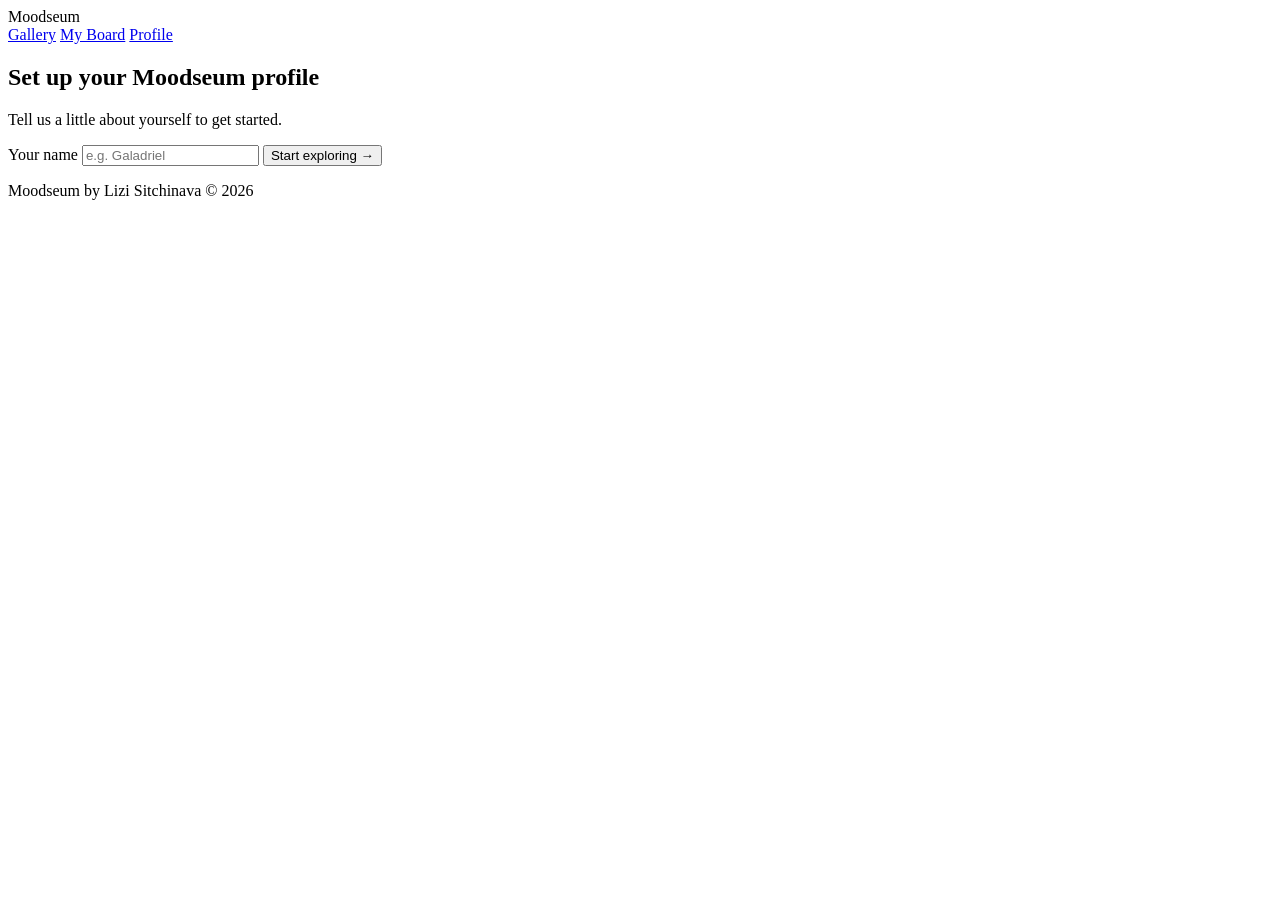
==== login.html @ 8de17d7c "feat: added login page base structure" ====
<!DOCTYPE html>
<html lang="en">

<head>
  <meta charset="UTF-8">
  <meta name="viewport" content="width=device-width, initial-scale=1.0">

  <title>Moodseum — Profile</title>

  <link rel="stylesheet" href="css/style.css">
  <script type="module" defer src="js/login.js"></script>

</head>


<body>

  <!------------- header --------------->
  <header>
    <nav>
      <span class="nav__logo">Moodseum</span>
      <div class="nav__links">
        <a href="index.html">Gallery</a>
        <a href="saved.html">My Board</a>
        <a href="login.html">Profile</a>
      </div>
    </nav>
  </header>


  <!------------ main ------------>
  <main>

    <!------- profile form ------->
    <section class="login-section">
      <h1>Set up your Moodseum profile</h1>
      <p>Tell us a little about yourself to get started.</p>

      <form id="login-form">

        <!------- name ------->
        <label for="name-input">Your name</label>
        <input
          id="name-input"
          type="text"
          name="name"
          required
          minlength="2"
          autocomplete="name"
          placeholder="e.g. Galadriel"
        />

        <p id="login-error" hidden></p>

        <button type="submit">Start exploring →</button>
      </form>
    </section>

  </main>


  <!--------- footer ---------->
  <footer>
    <p>Moodseum by Lizi Sitchinava © 2026</p>
  </footer>

</body>
</html>
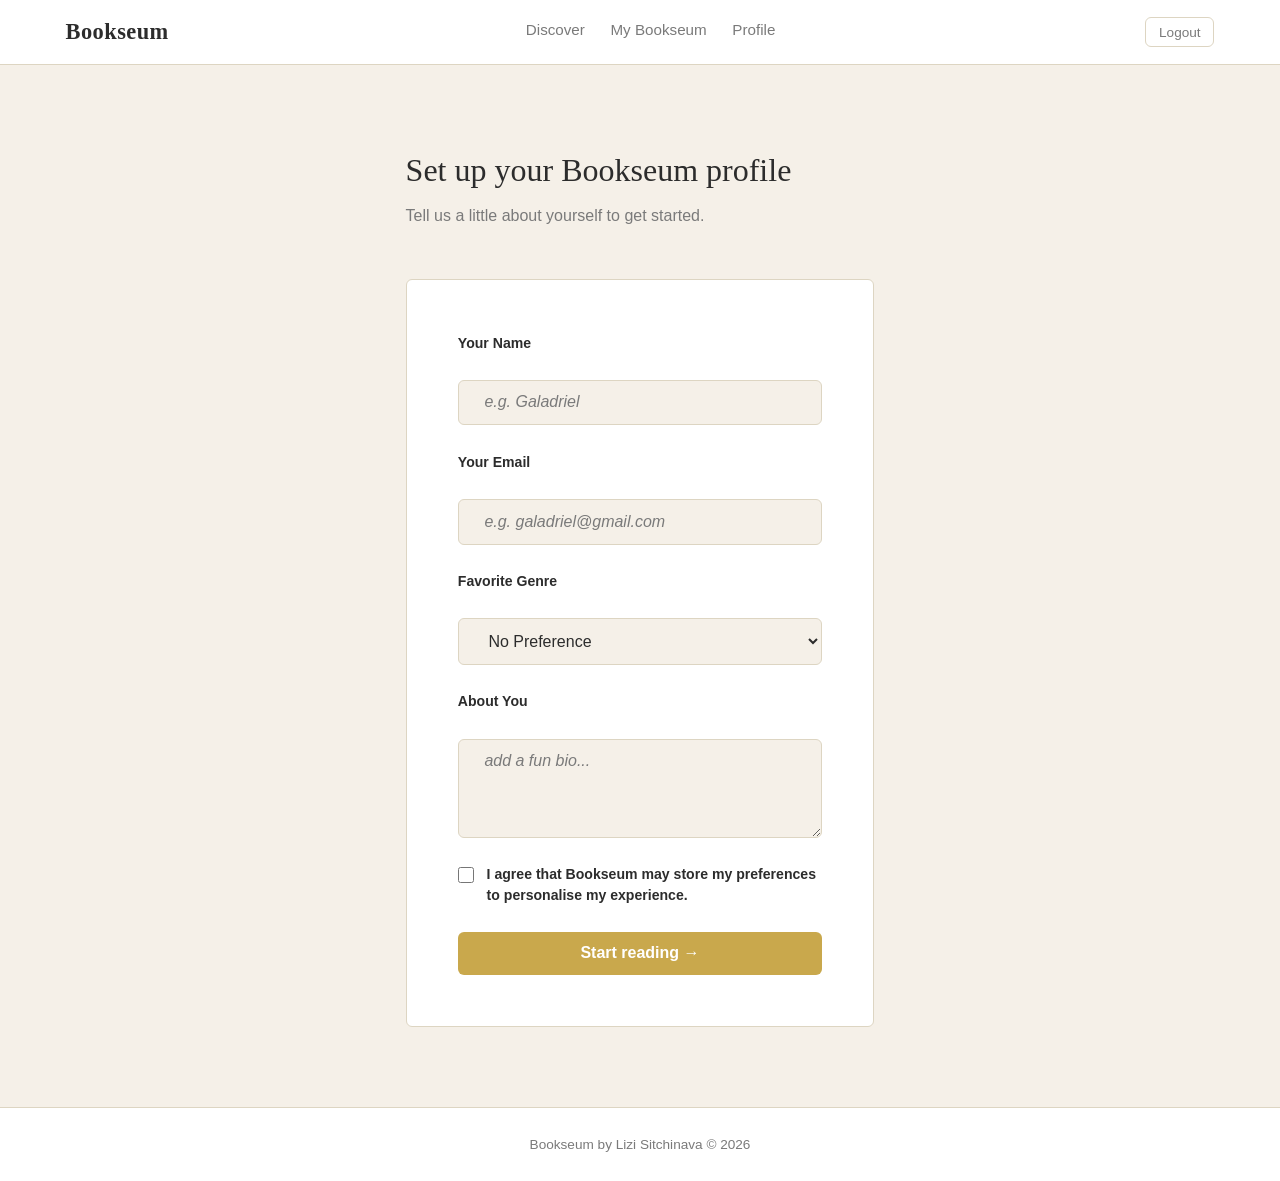
==== commit 981ff53a: "feat: renamed app to Bookseum, changed era to favorite genre, added profile info section and edit mo" ====
--- a/login.html
+++ b/login.html
@@ -5,7 +5,7 @@
   <meta charset="UTF-8">
   <meta name="viewport" content="width=device-width, initial-scale=1.0">
 
-  <title>Moodseum — Profile</title>
+  <title>Bookseum — Profile</title>
 
   <link rel="stylesheet" href="css/style.css">
   <script type="module" defer src="js/login.js"></script>
@@ -18,11 +18,15 @@
   <!------------- header --------------->
   <header>
     <nav>
-      <span class="nav__logo">Moodseum</span>
+      <span class="nav__logo">Bookseum</span>
       <div class="nav__links">
-        <a href="index.html">Gallery</a>
-        <a href="saved.html">My Board</a>
+        <a href="index.html">Discover</a>
+        <a href="saved.html">My Bookseum</a>
         <a href="login.html">Profile</a>
+      </div>
+      <div class="nav__actions">
+        <span id="nav-user"></span>
+        <button id="logout-btn" type="button">Logout</button>
       </div>
     </nav>
   </header>
@@ -31,15 +35,29 @@
   <!------------ main ------------>
   <main>
 
-    <!------- profile form ------->
+    <!------- profile info ------>
+    <section class="profile-info" id="profile-info" hidden>
+      <div class="profile-info__card">
+        <h2 id="profile-name"></h2>
+        <p id="profile-email"></p>
+        <p id="profile-genre"></p>
+        <p id="profile-bio"></p>
+      </div>
+    </section>
+
+
+
+    <!----- profile form ------->
     <section class="login-section">
-      <h1>Set up your Moodseum profile</h1>
-      <p>Tell us a little about yourself to get started.</p>
+      <h1 id="form-title">Set up your Bookseum profile</h1>
+      <p id="form-subtitle">Tell us a little about yourself to get started.</p>
 
       <form id="login-form">
 
-        <!------- name ------->
-        <label for="name-input">Your name</label>
+
+
+        <!------- name ------>
+        <label for="name-input">Your Name</label>
         <input
           id="name-input"
           type="text"
@@ -50,18 +68,68 @@
           placeholder="e.g. Galadriel"
         />
 
+
+
+        <!------ email ------->
+        <label for="email-input">Your Email</label>
+        <input
+          id="email-input"
+          type="email"
+          name="email"
+          required
+          autocomplete="email"
+          placeholder="e.g. galadriel@gmail.com"
+        />
+
+
+
+        <!----- favorite genre ------->
+        <label for="era-input">Favorite Genre</label>
+        <select id="era-input" name="era">
+          <option value="">No Preference</option>
+          <option value="romance">Romance</option>
+          <option value="fantasy">Fantasy</option>
+          <option value="adventure">Adventure</option>
+          <option value="detective">Detective</option>
+        </select>
+
+
+
+        <!------- bio------>
+        <label for="bio-input">About You</label>
+        <textarea
+          id="bio-input"
+          name="bio"
+          placeholder="add a fun bio..."
+          rows="4"
+        ></textarea>
+
+
+
+
+        <!------- terms checkbox------>
+        <div class="form__checkbox" id="terms-wrapper">
+          <input
+            id="terms-input"
+            type="checkbox"
+            name="terms"
+          />
+          <label for="terms-input">I agree that Bookseum may store my preferences to personalise my experience.</label>
+        </div>
+
         <p id="login-error" hidden></p>
+        <p id="login-success" hidden>Profile updated successfully!</p>
 
-        <button type="submit">Start exploring →</button>
+        <button type="submit" id="form-btn">Start reading →</button>
       </form>
     </section>
 
   </main>
 
 
-  <!--------- footer ---------->
+  <!-------- footer ------->
   <footer>
-    <p>Moodseum by Lizi Sitchinava © 2026</p>
+    <p>Bookseum by Lizi Sitchinava © 2026</p>
   </footer>
 
 </body>
--- a/css/style.css
+++ b/css/style.css
@@ -0,0 +1,425 @@
+/* ===== custom properties ===== */
+
+:root {
+
+  /* colour palette */
+  --color-bg: #f5f0e8;
+  --color-text: #2c2c2c;
+  --color-accent: #c9a84c;
+  --color-accent-hover: #b8973d;
+  --color-white: #ffffff;
+  --color-muted: #7a7a7a;
+  --color-border: #ddd5c2;
+  --color-error: #c0392b;
+
+  /* fonts */
+  --font-display: 'Georgia', serif;
+  --font-body: 'Segoe UI', Arial, sans-serif;
+
+  /* spacing */
+  --spacing-xs: 0.4rem;
+  --spacing-sm: 0.8rem;
+  --spacing-md: 1.6rem;
+  --spacing-lg: 3.2rem;
+  --spacing-xl: 5rem;
+
+  /* border radius */
+  --radius-sm: 6px;
+  --radius-lg: 20px;
+
+  /* shadows */
+  --shadow-card: 0 2px 12px rgba(0, 0, 0, 0.08);
+
+  /* transition */
+  --transition: 0.2s ease;
+}
+
+/* ===== reset ===== */
+
+*,
+*::before,
+*::after {
+  box-sizing: border-box;
+  margin: 0;
+  padding: 0;
+}
+
+html {
+  font-size: 16px;
+  scroll-behavior: smooth;
+}
+
+body {
+  background-color: var(--color-bg);
+  color: var(--color-text);
+  font-family: var(--font-body);
+  line-height: 1.6;
+  min-height: 100vh;
+  display: flex;
+  flex-direction: column;
+}
+
+img {
+  max-width: 100%;
+  display: block;
+}
+
+a {
+  color: inherit;
+  text-decoration: none;
+}
+
+button {
+  cursor: pointer;
+  font-family: var(--font-body);
+}
+
+
+/* ===== header ===== */
+
+header {
+  background-color: var(--color-white);
+  border-bottom: 1px solid var(--color-border);
+  position: sticky;
+  top: 0;
+  z-index: 100;
+}
+
+
+/* ===== nav — Flexbox ===== */
+
+nav {
+  max-width: 1200px;
+  margin: 0 auto;
+  padding: 0 var(--spacing-md);
+  height: 64px;
+  display: flex;
+  align-items: center;
+  justify-content: space-between;
+}
+
+.nav__logo {
+  font-family: var(--font-display);
+  font-size: 1.4rem;
+  font-weight: bold;
+  color: var(--color-text);
+  letter-spacing: 0.02em;
+}
+
+.nav__links {
+  display: flex;
+  align-items: center;
+  gap: var(--spacing-md);
+}
+
+.nav__links a {
+  font-size: 0.95rem;
+  color: var(--color-muted);
+  padding-bottom: 2px;
+  border-bottom: 2px solid transparent;
+  transition: color var(--transition), border-color var(--transition);
+}
+
+.nav__links a:hover {
+  color: var(--color-text);
+  border-bottom-color: var(--color-accent);
+}
+
+.nav__actions {
+  display: flex;
+  align-items: center;
+  gap: var(--spacing-sm);
+}
+
+#nav-user {
+  font-size: 0.9rem;
+  color: var(--color-muted);
+}
+
+#logout-btn {
+  background: none;
+  border: 1px solid var(--color-border);
+  color: var(--color-muted);
+  padding: var(--spacing-xs) var(--spacing-sm);
+  border-radius: var(--radius-sm);
+  font-size: 0.85rem;
+  transition: border-color var(--transition), color var(--transition);
+}
+
+#logout-btn:hover {
+  border-color: var(--color-error);
+  color: var(--color-error);
+}
+
+
+/* ===== main ===== */
+
+main {
+  flex: 1;
+}
+
+
+/* ===== footer ===== */
+
+footer {
+  background-color: var(--color-white);
+  border-top: 1px solid var(--color-border);
+  text-align: center;
+  padding: var(--spacing-md);
+  font-size: 0.85rem;
+  color: var(--color-muted);
+}
+
+
+
+
+/* ===== hero section ===== */
+
+.hero-section {
+  text-align: center;
+  padding: var(--spacing-xl) var(--spacing-md) var(--spacing-lg);
+}
+
+.hero-section h1 {
+  font-family: var(--font-display);
+  font-size: 2.8rem;
+  font-weight: normal;
+  color: var(--color-text);
+  margin-bottom: var(--spacing-sm);
+  line-height: 1.2;
+}
+
+.hero-section > p {
+  font-size: 1.05rem;
+  color: var(--color-muted);
+  max-width: 520px;
+  margin: 0 auto var(--spacing-lg);
+}
+
+
+/* ===== mood buttons — Flexbox ===== */
+
+.mood-buttons {
+  display: flex;
+  justify-content: center;
+  flex-wrap: wrap;
+  gap: var(--spacing-sm);
+}
+
+.mood-btn {
+  background-color: var(--color-white);
+  border: 2px solid var(--color-border);
+  color: var(--color-text);
+  padding: var(--spacing-sm) var(--spacing-md);
+  border-radius: var(--radius-lg);
+  font-size: 1rem;
+  transition: all var(--transition);
+}
+
+.mood-btn:hover {
+  border-color: var(--color-accent);
+  background-color: var(--color-accent);
+  color: var(--color-white);
+  transform: translateY(-2px);
+  box-shadow: var(--shadow-card);
+}
+
+.mood-btn.active {
+  border-color: var(--color-accent);
+  background-color: var(--color-accent);
+  color: var(--color-white);
+}
+
+
+
+
+
+/* ===== search section — Flexbox ===== */
+
+.search-section {
+  max-width: 700px;
+  margin: 0 auto var(--spacing-lg);
+  padding: 0 var(--spacing-md);
+}
+
+#search-form {
+  display: flex;
+  gap: var(--spacing-sm);
+  flex-wrap: wrap;
+  align-items: center;
+}
+
+#search-input {
+  flex: 1;
+  min-width: 200px;
+  padding: var(--spacing-sm) var(--spacing-md);
+  border: 1.5px solid var(--color-border);
+  border-radius: var(--radius-sm);
+  font-size: 1rem;
+  font-family: var(--font-body);
+  background-color: var(--color-white);
+  color: var(--color-text);
+  transition: border-color var(--transition);
+}
+
+#search-input:focus {
+  outline: none;
+  border-color: var(--color-accent);
+}
+
+
+/* ===== Era filters - select ===== */
+#era-filter {
+  padding: var(--spacing-sm) var(--spacing-md);
+  border: 1.5px solid var(--color-border);
+  border-radius: var(--radius-sm);
+  font-size: 0.95rem;
+  font-family: var(--font-body);
+  background-color: var(--color-white);
+  color: var(--color-text);
+  cursor: pointer;
+  transition: border-color var(--transition);
+}
+
+#era-filter:focus {
+  outline: none;
+  border-color: var(--color-accent);
+}
+
+#search-form button[type="submit"] {
+  background-color: var(--color-accent);
+  color: var(--color-white);
+  border: none;
+  padding: var(--spacing-sm) var(--spacing-md);
+  border-radius: var(--radius-sm);
+  font-size: 1rem;
+  font-weight: 600;
+  transition: background-color var(--transition), transform var(--transition);
+}
+
+#search-form button[type="submit"]:hover {
+  background-color: var(--color-accent-hover);
+  transform: translateY(-1px);
+}
+
+
+
+
+
+/* ===== login page ===== */
+
+.login-section {
+  max-width: 520px;
+  margin: var(--spacing-xl) auto;
+  padding: 0 var(--spacing-md);
+}
+
+.login-section h1 {
+  font-family: var(--font-display);
+  font-size: 2rem;
+  font-weight: normal;
+  margin-bottom: var(--spacing-xs);
+}
+
+.login-section > p {
+  color: var(--color-muted);
+  margin-bottom: var(--spacing-lg);
+}
+
+
+/* ===== login form — Flexbox ===== */
+
+#login-form {
+  background-color: var(--color-white);
+  border: 1px solid var(--color-border);
+  border-radius: var(--radius-sm);
+  padding: var(--spacing-lg);
+  display: flex;
+  flex-direction: column;
+  gap: var(--spacing-md);
+}
+
+#login-form label {
+  font-size: 0.88rem;
+  font-weight: 600;
+  color: var(--color-text);
+}
+
+#name-input,
+#email-input,
+#era-input,
+#bio-input {
+  width: 100%;
+  padding: var(--spacing-sm) var(--spacing-md);
+  border: 1.5px solid var(--color-border);
+  border-radius: var(--radius-sm);
+  font-size: 1rem;
+  font-family: var(--font-body);
+  color: var(--color-text);
+  background-color: var(--color-bg);
+  transition: border-color var(--transition);
+}
+
+#name-input::placeholder,
+#email-input::placeholder,
+#era-input::placeholder,
+#bio-input::placeholder {
+  font-style: italic;
+  color: var(--color-muted);
+}
+
+#name-input:focus,
+#email-input:focus,
+#era-input:focus,
+#bio-input:focus {
+  outline: none;
+  border-color: var(--color-accent);
+}
+
+#bio-input {
+  resize: vertical;
+  min-height: 90px;
+}
+
+.form__checkbox {
+  display: flex;
+  align-items: flex-start;
+  gap: var(--spacing-sm);
+}
+
+.form__checkbox input[type="checkbox"] {
+  margin-top: 3px;
+  accent-color: var(--color-accent);
+  width: 16px;
+  height: 16px;
+  flex-shrink: 0;
+  cursor: pointer;
+}
+
+.form__checkbox label {
+  font-size: 0.85rem;
+  font-weight: normal;
+  color: var(--color-muted);
+  line-height: 1.5;
+}
+
+#login-error {
+  color: var(--color-error);
+  font-size: 0.88rem;
+}
+
+#login-form button[type="submit"] {
+  background-color: var(--color-accent);
+  color: var(--color-white);
+  border: none;
+  padding: var(--spacing-sm) var(--spacing-md);
+  border-radius: var(--radius-sm);
+  font-size: 1rem;
+  font-weight: 600;
+  transition: background-color var(--transition), transform var(--transition);
+}
+
+#login-form button[type="submit"]:hover {
+  background-color: var(--color-accent-hover);
+  transform: translateY(-1px);
+}
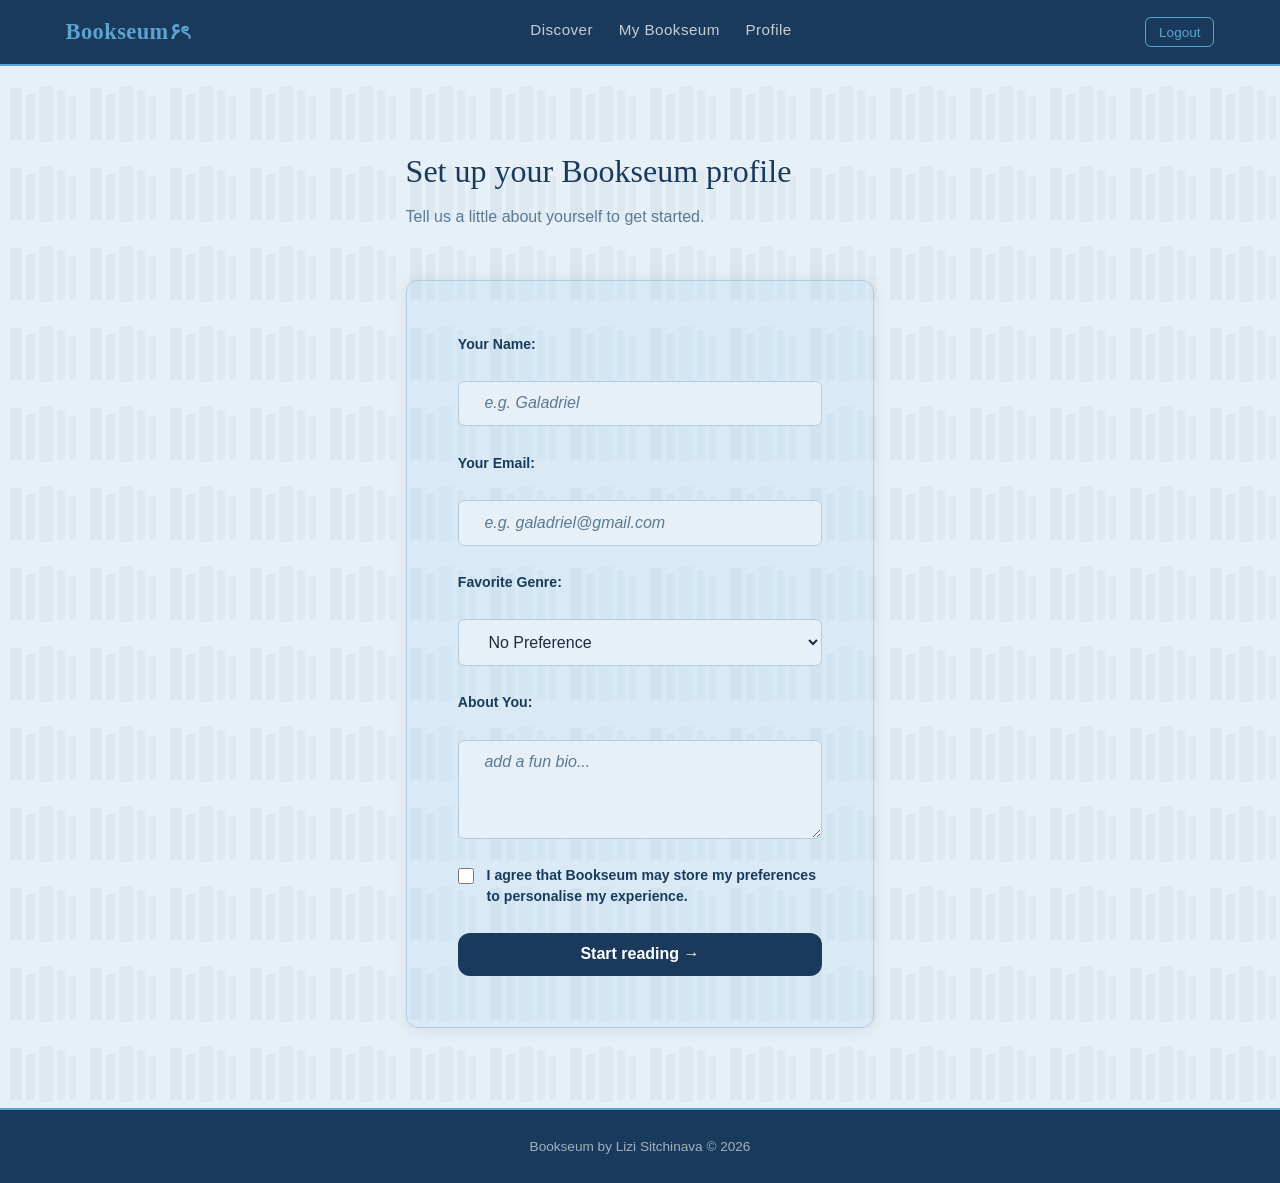
==== commit 05e5db6d: "feat: hide nav actions on mobile and add mobile logout button to profile page" ====
--- a/login.html
+++ b/login.html
@@ -18,7 +18,7 @@
   <!------------- header --------------->
   <header>
     <nav>
-      <span class="nav__logo">Bookseum</span>
+      <span class="nav__logo">Bookseum۶ৎ</span>
       <div class="nav__links">
         <a href="index.html">Discover</a>
         <a href="saved.html">My Bookseum</a>
@@ -57,7 +57,7 @@
 
 
         <!------- name ------>
-        <label for="name-input">Your Name</label>
+        <label for="name-input">Your Name:</label>
         <input
           id="name-input"
           type="text"
@@ -71,7 +71,7 @@
 
 
         <!------ email ------->
-        <label for="email-input">Your Email</label>
+        <label for="email-input">Your Email:</label>
         <input
           id="email-input"
           type="email"
@@ -84,19 +84,28 @@
 
 
         <!----- favorite genre ------->
-        <label for="era-input">Favorite Genre</label>
+        <label for="era-input">Favorite Genre:</label>
         <select id="era-input" name="era">
           <option value="">No Preference</option>
-          <option value="romance">Romance</option>
-          <option value="fantasy">Fantasy</option>
-          <option value="adventure">Adventure</option>
-          <option value="detective">Detective</option>
+          <option value="romance">💕 Romance</option>
+          <option value="fantasy">🧙 Fantasy</option>
+          <option value="adventure">⚔️ Adventure</option>
+          <option value="detective">🔍 Detective / Mystery</option>
+          <option value="science fiction">🚀 Science Fiction</option>
+          <option value="horror">👻 Horror</option>
+          <option value="historical fiction">🏰 Historical Fiction</option>
+          <option value="thriller">🔪 Thriller</option>
+          <option value="biography">📖 Biography</option>
+          <option value="self help">✨ Self Help</option>
+          <option value="poetry">🌸 Poetry</option>
+          <option value="classics">📜 Classics</option>
+          <option value="other">🔮 Other Genre...</option>
         </select>
 
 
 
         <!------- bio------>
-        <label for="bio-input">About You</label>
+        <label for="bio-input">About You:</label>
         <textarea
           id="bio-input"
           name="bio"
@@ -121,7 +130,13 @@
         <p id="login-success" hidden>Profile updated successfully!</p>
 
         <button type="submit" id="form-btn">Start reading →</button>
+        
       </form>
+
+      <!------- mobile logout ------->
+      <button id="mobile-logout-btn" class="mobile-logout" type="button" hidden>Logout</button>
+
+
     </section>
 
   </main>
--- a/css/style.css
+++ b/css/style.css
@@ -2,15 +2,23 @@
 
 :root {
 
-  /* colour palette */
-  --color-bg: #f5f0e8;
-  --color-text: #2c2c2c;
-  --color-accent: #c9a84c;
-  --color-accent-hover: #b8973d;
+  /* colour palette — blue theme */
+  --color-bg: #e8f0f7;
+  --color-bg-deep: #c5d8ed;
+  --color-header: #1a3a5c;
+  --color-header-text: #ffffff;
+  --color-accent: #5ba4cf;
+  --color-accent-hover: #4a93be;
+  --color-royal: #1a3a5c;
+  --color-royal-mid: #2d5f8a;
+  --color-royal-light: #4a86b8;
   --color-white: #ffffff;
-  --color-muted: #7a7a7a;
-  --color-border: #ddd5c2;
+  --color-text: #1a2c3d;
+  --color-muted: #5a7a95;
+  --color-border: #b0cce0;
   --color-error: #c0392b;
+  --color-success: #27ae60;
+  --color-card-bg: rgba(183, 219, 242, 0.311);
 
   /* fonts */
   --font-display: 'Georgia', serif;
@@ -25,14 +33,17 @@
 
   /* border radius */
   --radius-sm: 6px;
+  --radius-md: 12px;
   --radius-lg: 20px;
 
   /* shadows */
-  --shadow-card: 0 2px 12px rgba(0, 0, 0, 0.08);
+  --shadow-card: 0 2px 16px rgba(26, 58, 92, 0.10);
+  --shadow-card-hover: 0 6px 28px rgba(26, 58, 92, 0.18);
 
   /* transition */
   --transition: 0.2s ease;
 }
+
 
 /* ===== reset ===== */
 
@@ -51,6 +62,7 @@
 
 body {
   background-color: var(--color-bg);
+  background-image: url("data:image/svg+xml,%3Csvg xmlns='http://www.w3.org/2000/svg' width='80' height='80'%3E%3Crect x='10' y='8' width='12' height='52' rx='2' fill='%232d5f8a' fill-opacity='0.07'/%3E%3Crect x='26' y='14' width='9' height='46' rx='2' fill='%231a3a5c' fill-opacity='0.05'/%3E%3Crect x='39' y='6' width='14' height='56' rx='2' fill='%234a86b8' fill-opacity='0.06'/%3E%3Crect x='57' y='10' width='8' height='50' rx='2' fill='%232d5f8a' fill-opacity='0.05'/%3E%3Crect x='69' y='16' width='7' height='44' rx='2' fill='%231a3a5c' fill-opacity='0.04'/%3E%3C/svg%3E");
   color: var(--color-text);
   font-family: var(--font-body);
   line-height: 1.6;
@@ -78,8 +90,8 @@
 /* ===== header ===== */
 
 header {
-  background-color: var(--color-white);
-  border-bottom: 1px solid var(--color-border);
+  background-color: var(--color-header);
+  border-bottom: 2px solid var(--color-accent);
   position: sticky;
   top: 0;
   z-index: 100;
@@ -102,7 +114,7 @@
   font-family: var(--font-display);
   font-size: 1.4rem;
   font-weight: bold;
-  color: var(--color-text);
+  color: var(--color-accent);
   letter-spacing: 0.02em;
 }
 
@@ -114,14 +126,16 @@
 
 .nav__links a {
   font-size: 0.95rem;
-  color: var(--color-muted);
+  color: rgba(255, 255, 255, 0.75);
   padding-bottom: 2px;
   border-bottom: 2px solid transparent;
+  font-weight: 300;
+  letter-spacing: 0.03em;
   transition: color var(--transition), border-color var(--transition);
 }
 
 .nav__links a:hover {
-  color: var(--color-text);
+  color: var(--color-white);
   border-bottom-color: var(--color-accent);
 }
 
@@ -133,22 +147,22 @@
 
 #nav-user {
   font-size: 0.9rem;
-  color: var(--color-muted);
+  color: rgba(255, 255, 255, 0.75);
 }
 
 #logout-btn {
   background: none;
-  border: 1px solid var(--color-border);
-  color: var(--color-muted);
+  border: 1px solid var(--color-accent);
+  color: var(--color-accent);
   padding: var(--spacing-xs) var(--spacing-sm);
   border-radius: var(--radius-sm);
   font-size: 0.85rem;
-  transition: border-color var(--transition), color var(--transition);
+  transition: all var(--transition);
 }
 
 #logout-btn:hover {
-  border-color: var(--color-error);
-  color: var(--color-error);
+  background-color: var(--color-accent);
+  color: var(--color-header);
 }
 
 
@@ -159,32 +173,18 @@
 }
 
 
-/* ===== footer ===== */
-
-footer {
-  background-color: var(--color-white);
-  border-top: 1px solid var(--color-border);
-  text-align: center;
-  padding: var(--spacing-md);
-  font-size: 0.85rem;
-  color: var(--color-muted);
-}
-
-
-
-
 /* ===== hero section ===== */
 
 .hero-section {
   text-align: center;
-  padding: var(--spacing-xl) var(--spacing-md) var(--spacing-lg);
+  padding: var(--spacing-xl) var(--spacing-md) var(--spacing-sm);
 }
 
 .hero-section h1 {
   font-family: var(--font-display);
   font-size: 2.8rem;
   font-weight: normal;
-  color: var(--color-text);
+  color: var(--color-royal);
   margin-bottom: var(--spacing-sm);
   line-height: 1.2;
 }
@@ -197,7 +197,7 @@
 }
 
 
-/* ===== mood buttons — Flexbox ===== */
+/* ===== genre buttons — Flexbox ===== */
 
 .mood-buttons {
   display: flex;
@@ -209,29 +209,27 @@
 .mood-btn {
   background-color: var(--color-white);
   border: 2px solid var(--color-border);
-  color: var(--color-text);
+  color: var(--color-royal);
   padding: var(--spacing-sm) var(--spacing-md);
   border-radius: var(--radius-lg);
   font-size: 1rem;
   transition: all var(--transition);
+  box-shadow: var(--shadow-card);
 }
 
 .mood-btn:hover {
-  border-color: var(--color-accent);
-  background-color: var(--color-accent);
+  border-color: var(--color-royal-mid);
+  background-color: var(--color-royal-mid);
   color: var(--color-white);
   transform: translateY(-2px);
-  box-shadow: var(--shadow-card);
+  box-shadow: var(--shadow-card-hover);
 }
 
 .mood-btn.active {
-  border-color: var(--color-accent);
-  background-color: var(--color-accent);
-  color: var(--color-white);
-}
-
-
-
+  border-color: var(--color-royal);
+  background-color: var(--color-royal);
+  color: var(--color-white);
+}
 
 
 /* ===== search section — Flexbox ===== */
@@ -254,56 +252,63 @@
   min-width: 200px;
   padding: var(--spacing-sm) var(--spacing-md);
   border: 1.5px solid var(--color-border);
-  border-radius: var(--radius-sm);
+  border-radius: var(--radius-md);
   font-size: 1rem;
   font-family: var(--font-body);
   background-color: var(--color-white);
   color: var(--color-text);
-  transition: border-color var(--transition);
+  transition: border-color var(--transition), box-shadow var(--transition);
+  box-shadow: var(--shadow-card);
 }
 
 #search-input:focus {
   outline: none;
-  border-color: var(--color-accent);
-}
-
-
-/* ===== Era filters - select ===== */
-#era-filter {
+  border-color: var(--color-royal-light);
+  box-shadow: 0 0 0 3px rgba(74, 134, 184, 0.15);
+}
+
+#search-input::placeholder {
+  color: var(--color-muted);
+  font-style: italic;
+}
+
+
+/* ===== sort filter — select ===== */
+
+#lang-filter {
   padding: var(--spacing-sm) var(--spacing-md);
   border: 1.5px solid var(--color-border);
-  border-radius: var(--radius-sm);
+  border-radius: var(--radius-md);
   font-size: 0.95rem;
   font-family: var(--font-body);
   background-color: var(--color-white);
   color: var(--color-text);
   cursor: pointer;
   transition: border-color var(--transition);
-}
-
-#era-filter:focus {
+  box-shadow: var(--shadow-card);
+}
+
+#lang-filter:focus {
   outline: none;
-  border-color: var(--color-accent);
+  border-color: var(--color-royal-light);
 }
 
 #search-form button[type="submit"] {
-  background-color: var(--color-accent);
+  background-color: var(--color-royal);
   color: var(--color-white);
   border: none;
   padding: var(--spacing-sm) var(--spacing-md);
-  border-radius: var(--radius-sm);
+  border-radius: var(--radius-md);
   font-size: 1rem;
   font-weight: 600;
   transition: background-color var(--transition), transform var(--transition);
+  box-shadow: var(--shadow-card);
 }
 
 #search-form button[type="submit"]:hover {
-  background-color: var(--color-accent-hover);
+  background-color: var(--color-royal-mid);
   transform: translateY(-1px);
 }
-
-
-
 
 
 /* ===== login page ===== */
@@ -318,6 +323,7 @@
   font-family: var(--font-display);
   font-size: 2rem;
   font-weight: normal;
+  color: var(--color-royal);
   margin-bottom: var(--spacing-xs);
 }
 
@@ -330,19 +336,20 @@
 /* ===== login form — Flexbox ===== */
 
 #login-form {
-  background-color: var(--color-white);
-  border: 1px solid var(--color-border);
-  border-radius: var(--radius-sm);
+  background-color: var(--color-card-bg);
+  border: 1.5px solid var(--color-border);
+  border-radius: var(--radius-md);
   padding: var(--spacing-lg);
   display: flex;
   flex-direction: column;
   gap: var(--spacing-md);
+  box-shadow: var(--shadow-card);
 }
 
 #login-form label {
   font-size: 0.88rem;
   font-weight: 600;
-  color: var(--color-text);
+  color: var(--color-royal);
 }
 
 #name-input,
@@ -357,12 +364,11 @@
   font-family: var(--font-body);
   color: var(--color-text);
   background-color: var(--color-bg);
-  transition: border-color var(--transition);
+  transition: border-color var(--transition), box-shadow var(--transition);
 }
 
 #name-input::placeholder,
 #email-input::placeholder,
-#era-input::placeholder,
 #bio-input::placeholder {
   font-style: italic;
   color: var(--color-muted);
@@ -373,7 +379,8 @@
 #era-input:focus,
 #bio-input:focus {
   outline: none;
-  border-color: var(--color-accent);
+  border-color: var(--color-royal-light);
+  box-shadow: 0 0 0 3px rgba(74, 134, 184, 0.15);
 }
 
 #bio-input {
@@ -389,7 +396,7 @@
 
 .form__checkbox input[type="checkbox"] {
   margin-top: 3px;
-  accent-color: var(--color-accent);
+  accent-color: var(--color-royal);
   width: 16px;
   height: 16px;
   flex-shrink: 0;
@@ -408,18 +415,519 @@
   font-size: 0.88rem;
 }
 
+#login-success {
+  color: var(--color-success);
+  font-size: 0.88rem;
+}
+
 #login-form button[type="submit"] {
-  background-color: var(--color-accent);
+  background-color: var(--color-royal);
   color: var(--color-white);
   border: none;
   padding: var(--spacing-sm) var(--spacing-md);
+  border-radius: var(--radius-md);
+  font-size: 1rem;
+  font-weight: 600;
+  transition: background-color var(--transition), transform var(--transition);
+}
+
+#login-form button[type="submit"]:hover {
+  background-color: var(--color-royal-mid);
+  transform: translateY(-1px);
+}
+
+
+/* ===== profile info card — Flexbox ===== */
+
+.profile-info {
+  max-width: 520px;
+  margin: var(--spacing-xl) auto var(--spacing-md);
+  padding: 0 var(--spacing-md);
+}
+
+.profile-info__card {
+  background: linear-gradient(135deg, var(--color-royal) 0%, var(--color-royal-mid) 100%);
+  border-radius: var(--radius-md);
+  padding: var(--spacing-lg);
+  display: flex;
+  flex-direction: column;
+  gap: var(--spacing-sm);
+  box-shadow: var(--shadow-card-hover);
+  position: relative;
+  overflow: hidden;
+}
+
+.profile-info__card::before {
+  position: absolute;
+  font-size: 8rem;
+  right: -1rem;
+  top: -1rem;
+  opacity: 0.08;
+}
+
+.profile-info__card h2 {
+  font-family: var(--font-display);
+  font-size: 1.8rem;
+  font-weight: normal;
+  color: var(--color-white);
+  border-bottom: 1px solid rgba(255, 255, 255, 0.2);
+  padding-bottom: var(--spacing-sm);
+  margin-bottom: var(--spacing-xs);
+}
+
+.profile-info__card p {
+  font-size: 0.9rem;
+  color: rgba(255, 255, 255, 0.8);
+  display: flex;
+  align-items: center;
+  gap: var(--spacing-xs);
+}
+
+
+/* ===== loading & error states ===== */
+
+#loading-msg {
+  text-align: center;
+  color: var(--color-royal-mid);
+  font-style: italic;
+  padding: var(--spacing-lg);
+}
+
+#error-msg {
+  text-align: center;
+  color: var(--color-error);
+  padding: var(--spacing-md);
+  font-weight: 600;
+}
+
+
+/* ===== results section ===== */
+
+.results-section {
+  max-width: 1200px;
+  margin: 0 auto;
+  padding: 0 var(--spacing-md) var(--spacing-xl);
+}
+
+
+/* ===== results grid — CSS Grid ===== */
+
+#results-grid {
+  display: grid;
+  grid-template-columns: repeat(auto-fill, minmax(200px, 1fr));
+  gap: var(--spacing-md);
+}
+
+
+/* ===== book card — Flexbox ===== */
+
+.book-card {
+  background-color: var(--color-card-bg);
+  border-radius: var(--radius-md);
+  overflow: hidden;
+  box-shadow: var(--shadow-card);
+  border: 1px solid var(--color-border);
+  transition: box-shadow var(--transition), transform var(--transition);
+  display: flex;
+  flex-direction: column;
+}
+
+.book-card:hover {
+  box-shadow: var(--shadow-card-hover);
+  transform: translateY(-4px);
+}
+
+.book-card img {
+  width: 100%;
+  aspect-ratio: 2 / 3;
+  object-fit: cover;
+  background-color: var(--color-bg-deep);
+}
+
+.book-card__body {
+  padding: var(--spacing-sm) var(--spacing-md);
+  display: flex;
+  flex-direction: column;
+  flex: 1;
+  gap: var(--spacing-xs);
+}
+
+.book-card__title {
+  font-family: var(--font-display);
+  font-size: 0.95rem;
+  font-weight: bold;
+  color: var(--color-royal);
+  line-height: 1.3;
+}
+
+.book-card__author {
+  font-size: 0.82rem;
+  color: var(--color-royal-mid);
+}
+
+.book-card__meta {
+  font-size: 0.78rem;
+  color: var(--color-muted);
+  flex: 1;
+}
+
+.book-card__actions {
+  display: flex;
+  gap: var(--spacing-xs);
+  margin-top: var(--spacing-sm);
+  flex-wrap: wrap;
+}
+
+.book-card__save-btn {
+  background-color: transparent;
+  border: 1.5px solid var(--color-royal-light);
+  color: var(--color-royal-light);
+  padding: var(--spacing-xs) var(--spacing-sm);
   border-radius: var(--radius-sm);
+  font-size: 0.82rem;
+  font-weight: 600;
+  transition: all var(--transition);
+  cursor: pointer;
+  font-family: var(--font-body);
+}
+
+.book-card__save-btn:hover,
+.book-card__save-btn.saved {
+  background-color: var(--color-royal);
+  border-color: var(--color-royal);
+  color: var(--color-white);
+}
+
+.book-card__remove-btn {
+  background-color: transparent;
+  border: 1.5px solid var(--color-royal-light);
+  color: var(--color-royal-light);
+  padding: var(--spacing-xs) var(--spacing-sm);
+  border-radius: var(--radius-sm);
+  font-size: 0.82rem;
+  font-weight: 600;
+  transition: all var(--transition);
+  cursor: pointer;
+  font-family: var(--font-body);
+}
+
+.book-card__remove-btn:hover {
+  background-color: var(--color-royal);
+  border-color: var(--color-royal);
+  color: var(--color-white);
+}
+
+.book-card__read-btn {
+  background-color: transparent;
+  border: 1.5px solid var(--color-royal-light);
+  color: var(--color-royal-light);
+  padding: var(--spacing-xs) var(--spacing-sm);
+  border-radius: var(--radius-sm);
+  font-size: 0.82rem;
+  font-weight: 600;
+  transition: all var(--transition);
+  cursor: pointer;
+  font-family: var(--font-body);
+}
+
+.book-card__read-btn:hover,
+.book-card__read-btn.read {
+  background-color: var(--color-accent);
+  border-color: var(--color-accent);
+  color: var(--color-white);
+}
+
+
+/* ===== saved section ===== */
+
+.saved-section {
+  max-width: 1200px;
+  margin: 0 auto;
+  padding: var(--spacing-lg) var(--spacing-md) var(--spacing-xl);
+}
+
+.saved-section h1 {
+  font-family: var(--font-display);
+  font-size: 2rem;
+  font-weight: normal;
+  color: var(--color-royal);
+  margin-bottom: var(--spacing-xs);
+}
+
+.saved-section > p {
+  color: var(--color-muted);
+  margin-bottom: var(--spacing-lg);
+}
+
+
+/* ===== shelf tabs — Flexbox ===== */
+
+.shelf-tabs {
+  display: flex;
+  gap: var(--spacing-sm);
+  margin-bottom: var(--spacing-lg);
+}
+
+.shelf-tab {
+  background: var(--color-white);
+  border: 2px solid var(--color-border);
+  color: var(--color-muted);
+  padding: var(--spacing-xs) var(--spacing-md);
+  border-radius: var(--radius-lg);
+  font-size: 0.9rem;
+  font-weight: 600;
+  transition: all var(--transition);
+  box-shadow: var(--shadow-card);
+}
+
+.shelf-tab:hover {
+  border-color: var(--color-royal-mid);
+  color: var(--color-royal-mid);
+}
+
+.shelf-tab.active {
+  background-color: var(--color-royal);
+  border-color: var(--color-royal);
+  color: var(--color-white);
+}
+
+
+/* ===== saved grid — CSS Grid ===== */
+
+#saved-grid {
+  display: grid;
+  grid-template-columns: repeat(auto-fill, minmax(200px, 1fr));
+  gap: var(--spacing-md);
+}
+
+
+/* ===== empty state ===== */
+
+#saved-empty {
+  color: var(--color-muted);
+  font-size: 1.05rem;
+  padding: var(--spacing-xl) 0;
+  text-align: center;
+}
+
+#saved-empty a {
+  color: var(--color-royal-light);
+  text-decoration: underline;
+}
+
+
+/* ===== footer ===== */
+
+footer {
+  background-color: var(--color-header);
+  border-top: 2px solid var(--color-accent);
+  text-align: center;
+  padding: var(--spacing-md);
+  font-size: 0.85rem;
+  color: rgba(255, 255, 255, 0.6);
+}
+
+
+/* ===== mobile logout ===== */
+
+.mobile-logout {
+  display: none;
+  width: 100%;
+  background-color: transparent;
+  border: 1.5px solid var(--color-royal-light);
+  color: var(--color-royal);
+  padding: var(--spacing-sm) var(--spacing-md);
+  border-radius: var(--radius-md);
   font-size: 1rem;
   font-weight: 600;
-  transition: background-color var(--transition), transform var(--transition);
-}
-
-#login-form button[type="submit"]:hover {
-  background-color: var(--color-accent-hover);
-  transform: translateY(-1px);
+  transition: all var(--transition);
+  margin-top: var(--spacing-sm);
+}
+
+.mobile-logout:hover {
+  background-color: var(--color-royal);
+  color: var(--color-white);
+}
+
+
+
+
+
+/* ===== responsive ===== */
+
+@media (max-width: 600px) {
+
+  .nav__actions {
+    display: none;
+  }
+  
+  nav {
+    height: auto;
+    padding: var(--spacing-sm) var(--spacing-md);
+    flex-wrap: wrap;
+    gap: var(--spacing-sm);
+  }
+
+  .nav__logo {
+    font-size: 1.2rem;
+  }
+
+  .nav__links {
+    gap: var(--spacing-sm);
+    font-size: 0.85rem;
+  }
+
+  .hero-section {
+    padding: var(--spacing-lg) var(--spacing-md) var(--spacing-md);
+  }
+
+  .hero-section h1 {
+    font-size: 1.8rem;
+  }
+
+  .mood-btn {
+    padding: var(--spacing-xs) var(--spacing-sm);
+    font-size: 0.88rem;
+  }
+
+  #search-form {
+    flex-direction: column;
+    align-items: stretch;
+  }
+
+  #search-input,
+  #lang-filter,
+  #search-form button[type="submit"] {
+    width: 100%;
+    min-width: unset;
+  }
+
+  #results-grid,
+  #saved-grid {
+    grid-template-columns: repeat(auto-fill, minmax(150px, 1fr));
+    gap: var(--spacing-sm);
+  }
+
+  .login-section {
+    margin: var(--spacing-lg) auto;
+  }
+
+  .login-section h1,
+  .saved-section h1 {
+    font-size: 1.5rem;
+  }
+
+  #login-form {
+    padding: var(--spacing-md);
+  }
+
+  .shelf-tabs {
+    flex-wrap: wrap;
+  }
+
+
+  .mobile-logout {
+    display: block;
+  }
+}
+
+@media (min-width: 1024px) {
+  .hero-section h1 {
+    font-size: 3.4rem;
+  }
+
+  #results-grid,
+  #saved-grid {
+    grid-template-columns: repeat(auto-fill, minmax(220px, 1fr));
+  }
+}
+
+
+
+/* ===== show more button ===== */
+
+.show-more-wrapper {
+  text-align: center;
+  padding: var(--spacing-lg) 0;
+}
+
+#show-more-btn {
+  background-color: transparent;
+  border: 2px solid var(--color-royal);
+  color: var(--color-royal);
+  padding: var(--spacing-sm) var(--spacing-lg);
+  border-radius: var(--radius-lg);
+  font-size: 1rem;
+  font-weight: 600;
+  transition: all var(--transition);
+}
+
+#show-more-btn:hover {
+  background-color: var(--color-royal);
+  color: var(--color-white);
+}
+
+
+
+
+/* ===== surprise me button ===== */
+
+.surprise-wrapper {
+  margin-top: var(--spacing-sm);
+  margin-bottom: var(--spacing-md);
+  text-align: center;
+}
+
+#surprise-btn {
+  background: transparent;
+  border: 2px dashed var(--color-royal-light);
+  color: var(--color-royal);
+  padding: var(--spacing-xs) var(--spacing-md);
+  border-radius: var(--radius-lg);
+  font-size: 0.9rem;
+  font-weight: 600;
+  transition: all var(--transition);
+}
+
+#surprise-btn:hover {
+  background-color: var(--color-royal-light);
+  color: var(--color-white);
+  border-style: solid;
+}
+
+
+
+/* ===== daily quote ===== */
+
+.daily-quote {
+  font-family: var(--font-display);
+  font-style: italic;
+  font-size: 0.95rem;
+  color: var(--color-royal);
+  max-width: 700px;
+  margin: 0 auto var(--spacing-md);
+  opacity: 0.9;
+  line-height: 1.6;
+  background-color: rgba(91, 164, 207, 0.15);
+  border-left: 4px solid var(--color-accent);
+  padding: var(--spacing-sm) var(--spacing-md);
+  border-radius: 0 var(--radius-md) var(--radius-md) 0;
+}
+
+
+
+/* ===== mood message ===== */
+
+.mood-message {
+  font-family: var(--font-display);
+  font-style: italic;
+  font-size: 1rem;
+  color: var(--color-royal-mid);
+  margin-top: 0;
+  animation: fade-in 0.4s ease;
+}
+
+@keyframes fade-in {
+  from { opacity: 0; transform: translateY(-6px); }
+  to { opacity: 1; transform: translateY(0); }
 }
